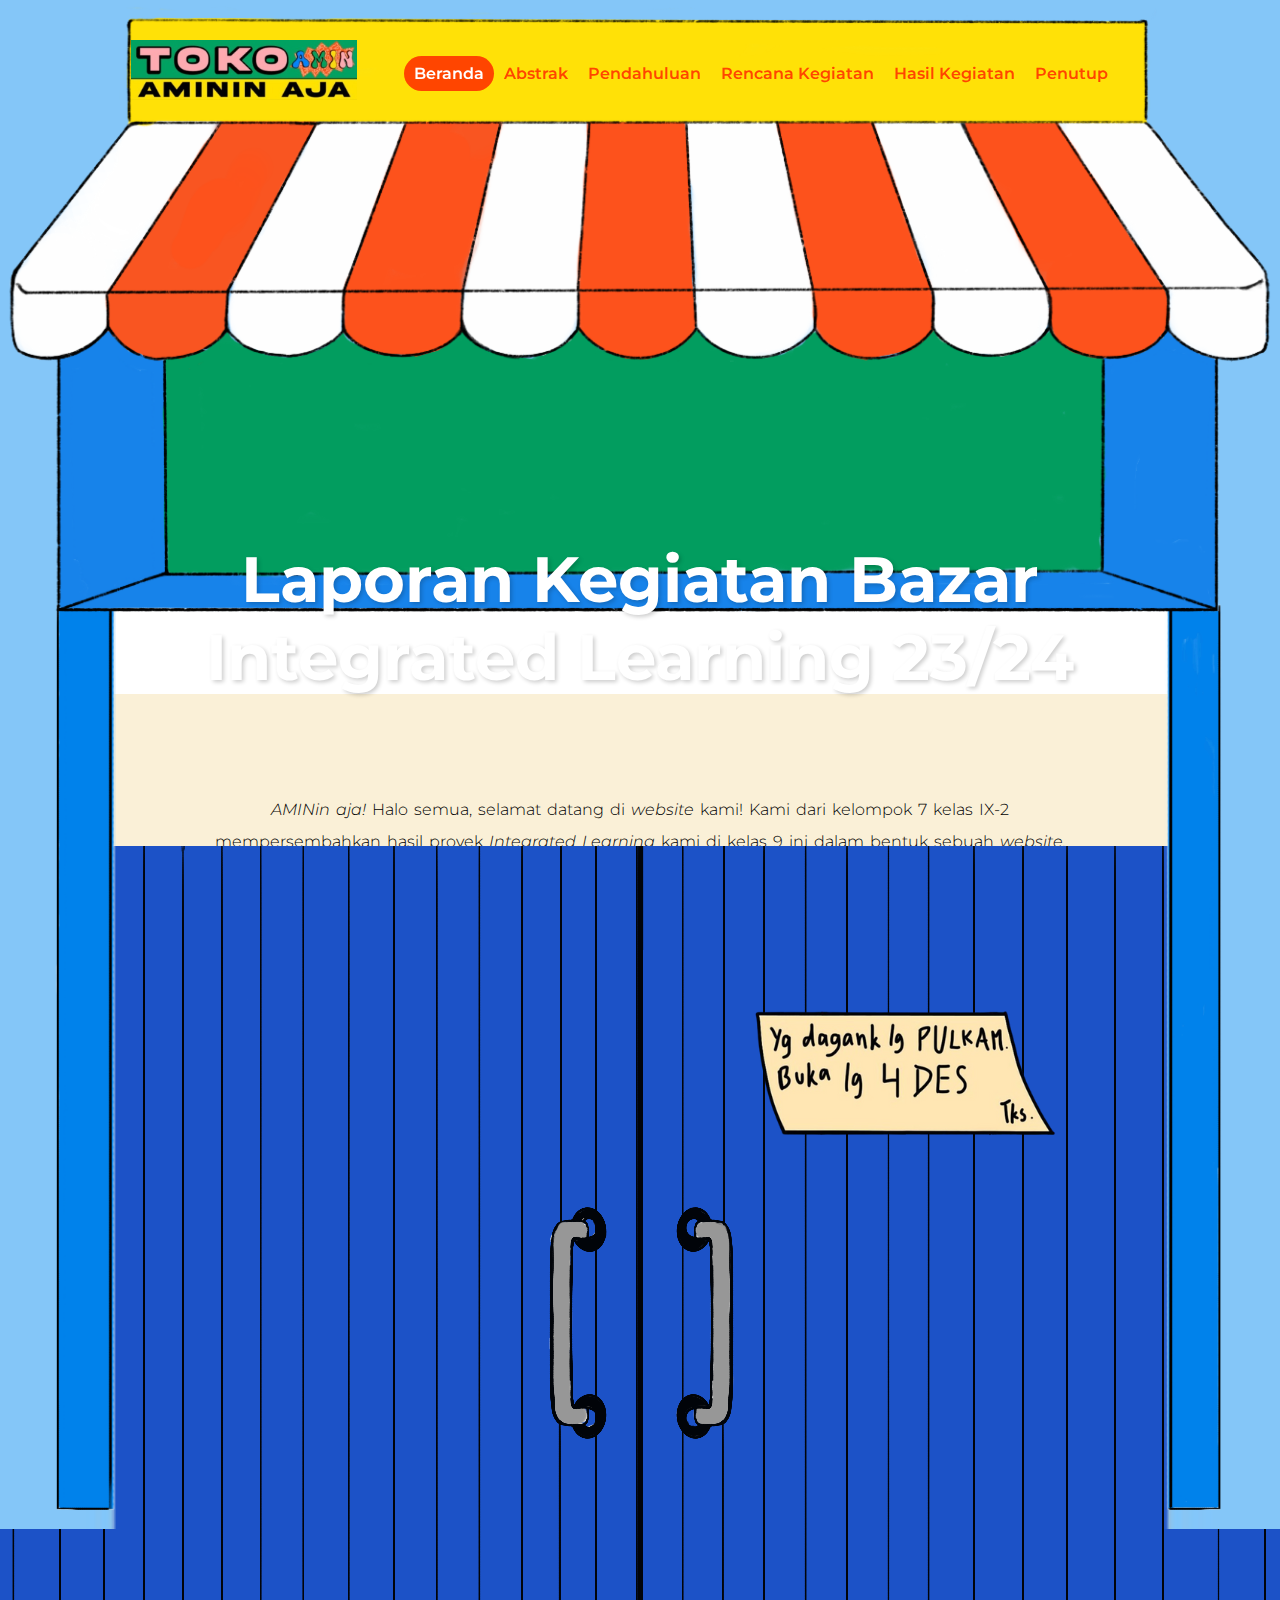
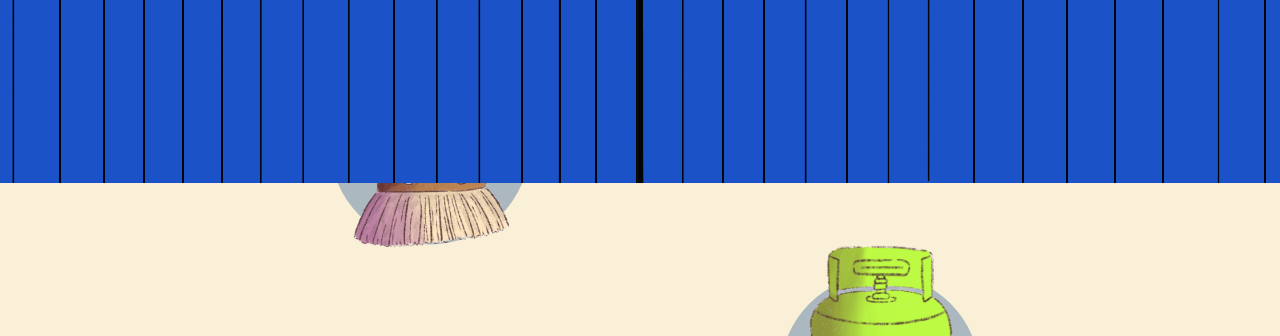
==== index.html @ c0fa0c8a "1" ====
<!DOCTYPE html>
<html>

<head>
  <meta charset="utf-8">
  <meta http-equiv="X-UA-Compatible" content="IE=edge">
  <meta name="viewport" content="width=device-width, initial-scale=1.0">
  <title>IL Kelompok 7</title>
  <link rel="stylesheet" href="style.css">
</head>

<body>
  <header>
    <h2 class="amin">
      <img src="logo.jpg">
    </h2>
    <ul class="navbar">
      <li><a href="index.html" class="active">Beranda</a></li>
      <li><a href="abstrak.html">Abstrak</a></li>
      <li><a href="pendahuluan.html">Pendahuluan</a></li>
      <li class="dropdown"><a href="rencana kegiatan.html">Rencana Kegiatan</a>
        <div class="dropdown-content">
          <a href="procedure text.html">Procedure Text</a>
        </div>
      </li>
      <li><a href="hasil kegiatan.html">Hasil Kegiatan</a></li>
      <li class="dropdown"><a href="penutup.html">Penutup</a>
        <div class="dropdown-content">
          <a href="lampiran.html">Lampiran</a>
          <a href="https://www.canva.com/design/DAF7UVtVLPA/TQNjNHRHQYybnsZCV20tuA/view?utm_content=DAF7UVtVLPA&utm_campaign=designshare&utm_medium=link&utm_source=editor"
            target="_blank">PPT</a>
          <a href="dafput.html">Daftar Pustaka</a>
        </div>
      </li>
    </ul>
  </header>

  <section class="judul">
    <img src="background.png" id="background">
    <img src="dinding-bawah.png" id="dinding-bawah">
    <img src="dinding-atas.png" id="dinding-atas">
    <img src="spanduk.png" id="spanduk">
    <h1 id="text" align=center>Laporan Kegiatan Bazar<br>Integrated Learning 23/24</h1>
    <img src="atap.png" id="atap">
  </section>

  <section class="gerbang">
    <section class="sec">
      <p align=center class="paragraph">
        <i>AMINin aja!</i> Halo semua, selamat datang di <i>website</i> kami! Kami dari kelompok 7 kelas IX-2
        mempersembahkan hasil proyek <i>Integrated Learning</i> kami di kelas 9 ini dalam bentuk sebuah <i>website.</i>
        <i>Website</i> ini meliputi dan menguraikan setiap detail dari proses yang telah kami lakukan beserta latar
        belakang dan foto video dokumentasi kegiatan. Yuk, gulir ke bawah untuk mengenal anggota tim kami!
        Layangkan tetikus pada benda-benda di bawah ini.<br><br>
      <h2 align=center>
        Tentang Tim AMIN
      </h2>

      <div class="card1">
        <div class="circle"></div>
        <div class="content">
          <h3>Ivi</h3>
          <h4>Director</h4>
          <h5>@veymala</h5>
          <h5>awvimala@gmail.com</h5>
        </div>
        <img src="kerupuk.png" id="kerupuk" class="anggota">
      </div>

      <div class="card2">
        <div class="circle"></div>
        <div class="content">
          <h3>Mazel</h3>
          <h4>Creativist</h4>
          <h5>@mazeillusion</h5>
          <h5>mazelinemilinka@gmail.<br>com</h5>
        </div>
        <img src="kursi.png" id="kursi" class="anggota">
      </div>

      <div class="card3">
        <div class="circle"></div>
        <div class="content">
          <h3>Athena</h3>
          <h4>Illustrator</h4>
          <h5>@pinkyathena22</h5>
          <h5>pinkyathena22@gmail.<br>com</h5>
        </div>
        <img src="sapu.png" id="sapu" class="anggota">
      </div>

      <div class="card4">
        <div class="circle"></div>
        <div class="content">
          <h3>Naira</h3>
          <h4>Programmer</h4>
          <h5>@nairaaasjsbsjsf</h5>
          <h5>naira.tanishaputri@<br>gmail.com</h5>
        </div>
        <img src="gas.png" id="gas" class="anggota">
      </div><br><br><br><br><br>

      <h2 align=center>
        <i>Our Playlist!</i>
      </h2>
      <iframe style="border-radius:12px"
        src="https://open.spotify.com/embed/playlist/7KIWd2Auta7ANOd8A3wzEG?utm_source=generator" width="100%"
        height="352" frameBorder="0" allowfullscreen=""
        allow="autoplay; clipboard-write; encrypted-media; fullscreen; picture-in-picture" loading="lazy"></iframe>

    </section>
    <img src="gerbang-kiri.png" id="gerbang-kiri" class="pintu">
    <img src="gerbang-kanan.png" id="gerbang-kanan" class="pintu">
  </section>


  <script src="script.js"></script>
</body>

</html>
---- style.css ----
@import url('https://fonts.googleapis.com/css?family=Montserrat:400,700');

* {
  margin: 0;
  padding: 0;
  box-sizing: border-box;
  font-family: 'Montserrat', sans-serif;
}

body {
  background: white;
  min-height: 100vh;
  overflow-x: hidden;
}

header {
  position: absolute;
  top: 0;
  left: 0;
  width: 100%;
  padding-top: 40px;
  padding-right: 162px;
  display: flex;
  justify-content: flex-end;
  align-items: center;
  z-index: 100;
}

.amin img {
  height: 60px;
  padding-left: 0px;
  padding-right: 47px;
}

.navbar {
  list-style-type: none;
  margin: 0;
  padding: 0;
  background-color: ;
  overflow: hidden;
}

.navbar li {
  float: left;
}

.navbar a {
  display: block;
  color: orangered;
  text-align: center;
  padding: 8px 10px;
  text-decoration: none;
  border-radius: 20px;
  font-weight: 600;
}

.navbar a:hover,
.navbar a.active {
  background: orangered;
  color: white;
}

/* Style for the dropdown */
.dropdown {
  display: inline-block;
}

.dropdown-content {
  display: none;
  position: absolute;
  min-width: px;
  box-shadow: ;
  border-radius: 0 0 20px 20px;
}

.dropdown:hover .dropdown-content {
  display: block;
  background-color: ;
}

.dropdown-content a {
  color: orangered;
  padding: 8px 10px;
  display: block;
  text-decoration: none;
  text-align: left;
  box-shadow: 0 8px 16px rgba(0, 0, 0, 0.2);
  background-color: white;
  margin-top: 5px;
}

.dropdown-content a:hover {
  background-color: orangered;
  color: white;
}

.navigation a {
  text-decoration: none;
  color: orangered;
  padding: 8px 10px;
  border-radius: 20px;
  font-weight: 600;
}

.navigation a:hover,
.navigation a.active {
  background: orangered;
  color: white;
}

.judul{
  position: relative;
  display: flex;
  justify-content: center;
  align-items: center;
  height: 70vh;
}

.judul img {
  position: absolute;
  top: 0;
  left: 0;
  width: 100%;
  pointer-events: none;
  z-index: 3;
}

.spanduk {
  z-index: 5;
}

.judul h1 {
  position: absolute;
  font-size: 4em;
  color: white;
  text-shadow: 2px 2px 4px rgba(0, 0, 0, .2);
  top: 60vh;
  z-index: 3;
}

.judul h2 {
  position: absolute;
  font-size: 4em;
  color: white;
  text-shadow: 2px 2px 4px rgba(0, 0, 0, .2);
  top: 63vh;
  z-index: 3;
}

.gerbang {
  position: relative;
  display: flex;
  justify-content: center;
  align-items: center;
  margin-top: 24vh;
}

.pintu {
  position: relative;
  bottom: 0;
  left: 0;
  width: 100%;
  z-index: 1;
  pointer-events: none;
}

.dinding-bawah {
  position: relative;
  z-index: 50;
  padding-left: -5;
  top: 0;
  margin-left: -5px;
  width: 100%;
  display: flex;
  justify-content: center;
  align-items: center;
}

.background {
  position: fixed;
  z-index: 0;
  display: flex;
  justify-content: center;
  align-items: center;
  margin-top: 28vh;
}

.sec {
  position: absolute;
  background: #FAF0D7;
  padding: 100px 200px;
  z-index: 1;
  left: 0;
  width: 100%;
  height: 138vh;
  overflow-y: auto;
}

.sec h2 {
  font-size: 2em;
  color: black;
  margin-bottom: 10px;
  line-height: 2;
  word-spacing: 2px;
}

.sec p {
  font-size: 1em;
  color: black;
  font-weight: 300;
}

#normal {
  text-align: justify;
  text-indent: 50px;
}

ol {
  list-style-type: decimal;
  margin-left: 40px;
  padding-left: 20px;
  line-height: 2;
  word-spacing: 2px;
}

.table-container {
  overflow: auto;
}

.logo {
  width: 180px;
}

.td {
  padding: 20px;
  text-align: justify;
}

.produk {
  width: 180px;
}

.poster-lain {
  height: 180px;
}

.container {
  position: relative;
  width: 180px;
  text-align: left;
  display: inline-block;
  margin-right: 20px;
}

.overlay {
  position: absolute;
  bottom: 0;
  background: rgb(225, 225, 225);
  background: rgba(255, 255, 255, 0.8);
  width: 180px;
  height: auto;
  transition: .5s ease;
  opacity: 0;
  color: white;
  font-size: 17px;
  padding: 17px;
  text-align: center;
  margin-bottom: 4px;
}

.container:hover .overlay {
  opacity: 1;
}

.container2 {
  position: relative;
  width: 180px;
  text-align: left;
  display: inline-block;
  margin-right: 20px;
}

.overlay2 {
  position: absolute;
  bottom: 0;
  background: rgb(225, 225, 225);
  background: rgba(255, 255, 255, 0.8);
  width: 272px;
  height: auto;
  transition: .5s ease;
  opacity: 0;
  color: white;
  font-size: 17px;
  padding: 17px;
  text-align: center;
  margin-bottom: 4px;
}

.container2:hover .overlay2 {
  opacity: 1;
}

.poster {
  height: 250px;
}

.container3 {
  position: relative;
  width: 180px;
  text-align: left;
  display: inline-block;
  margin-right: 20px;
}

.overlay3 {
  position: absolute;
  bottom: 0;
  background: rgb(225, 225, 225);
  background: rgba(255, 255, 255, 0.8);
  width: 177px;
  height: auto;
  transition: .5s ease;
  opacity: 0;
  color: white;
  font-size: 17px;
  padding: 17px;
  text-align: center;
  margin-bottom: 4px;
}

.container3:hover .overlay3 {
  opacity: 1;
}

.container4 {
  position: relative;
  width: 180px;
  text-align: left;
  display: inline-block;
  margin-right: 20px;
}

.overlay4 {
  position: absolute;
  bottom: 0;
  background: rgb(225, 225, 225);
  background: rgba(255, 255, 255, 0.8);
  width: 250px;
  height: auto;
  transition: .5s ease;
  opacity: 0;
  color: white;
  font-size: 17px;
  padding: 17px;
  text-align: center;
  margin-bottom: 4px;
}

.container4:hover .overlay4 {
  opacity: 1;
}

mark {
  background-color: #FFA3AE;
  color: white;
  border-radius: 20px;
  padding: 3px 6px;
  font-style: bold;
}

.paragraph {
  line-height: 2;
  word-spacing: 2px;
}

p {
  line-height: 2;
  word-spacing: 2px;
}

table, td {
  border: 1px solid;
  padding: 5px;
  border-collapse: collapse;
}

.accordion {
  background-color: #FFC5CB;
  color: white;
  cursor: pointer;
  padding: 18px;
  width: 100%;
  text-align: left;
  border: none;
  outline: none;
  transition: 0.4s;
  font-size: 1em;
  font-weight: 300;
}

.accordion.active, .accordion:hover {
  background-color: #FFA3AE;
}

.panel {
  max-height: 0;
  overflow: hidden;
  transition: max-height 0.2s ease-out;
  text-align: justify;
  text-indent: 50px;
}

.accordion:after {
  content: '\02795'; /* Unicode character for "plus" sign (+) */
  font-size: 13px;
  color: #FFC5CB;
  float: right;
  margin-left: 5px;
}

.accordion.active:after {
  content: "\2796"; /* Unicode character for "minus" sign (-) */
}

#dafput {
  margin-left: 50px;
  text-align: justify;
  text-indent: -50px;
}

.anggota {
  height: 40vh;
}

#kerupuk {
  float: left;
  margin-left: 130px;
  margin-top: 60px;
  border: 20px;
}

#kursi {
  float: right;
  margin-top: 70px;
  margin-right: 140px;


}

#sapu {
  float: left;
}

#gas {
  float: right;
}

.card1 {
  margin-left: 130px;
  margin-top: 140px;
  position: relative;
  width: 200px;
  height: 250px;
  border-radius: 20px;
  display: flex;
  align-items: center;
  transition: 0.5s;
  
}

.card1 .circle{
  position: absolute;
  top: 0;
  left: 0;
  width: 100%;
  height: 100%;
  border-radius: 20px;
  overflow: hidden;
}

.card1 .circle::before {
  content: '';
  position: absolute;
  top: 0;
  left: 0;
  width: 100%;
  height: 100%;
  background: #ACB8C0;
  clip-path: circle(100px at center);
  transition: 0.5s;
}

.card1:hover .circle:before {
  background: #FFEC56;
  clip-path: circle(200px at center);
}

.card1 img {
  position: absolute;
  top: 20%;
  transform: translate(-62%, -50%);
  height: 295px;
  pointer-events: none;
  transition: 0.5s;
}

.card1:hover img {
  top: -25%;
}

.card1 .content {
  position: relative;
  width: 50%;
  padding: 120px 10px 15px 15px;
  transition: 0.5s;
  opacity: 0;
  visibility: hidden;
}

.card1:hover .content {
  left: 0;
  opacity: 1;
  visibility: visible;
}

.card1 .content h2 {
  
}

.card2 {
  margin-left: 580px;
  margin-top: -50px;
  position: relative;
  width: 200px;
  height: 250px;
  border-radius: 20px;
  display: flex;
  align-items: center;
  transition: 0.5s;
}

.card2 .circle{
  position: absolute;
  top: 0;
  left: 0;
  width: 100%;
  height: 100%;
  border-radius: 20px;
  overflow: hidden;
}

.card2 .circle::before {
  content: '';
  position: absolute;
  top: 0;
  left: 0;
  width: 100%;
  height: 100%;
  background: #ACB8C0;
  clip-path: circle(100px at center);
  transition: 0.5s;
}

.card2:hover .circle:before {
  background: #FFEC56;
  clip-path: circle(200px at center);
}

.card2 img {
  position: absolute;
  top: 20%;
  transform: translate(-8%, -48%);
  height: 320px;
  pointer-events: none;
  transition: 0.5s;
}

.card2:hover img {
  top: -25%;
}

.card2 .content {
  position: relative;
  width: 50%;
  padding: 120px 10px 15px 15px;
  transition: 0.5s;
  opacity: 0;
  visibility: hidden;
}

.card2:hover .content {
  left: 0;
  opacity: 1;
  visibility: visible;
}

.card3 {
  margin-left: 130px;
  margin-top: -20px;
  position: relative;
  width: 200px;
  height: 250px;
  border-radius: 20px;
  display: flex;
  align-items: center;
  transition: 0.5s;
}

.card3 .circle{
  position: absolute;
  top: 0;
  left: 0;
  width: 100%;
  height: 100%;
  border-radius: 20px;
  overflow: hidden;
}

.card3 .circle::before {
  content: '';
  position: absolute;
  top: 0;
  left: 0;
  width: 100%;
  height: 100%;
  background: #ACB8C0;
  clip-path: circle(100px at center);
  transition: 0.5s;
}

.card3:hover .circle:before {
  background: #FFEC56;
  clip-path: circle(200px at center);
}

.card3 img {
  position: absolute;
  top: 20%;
  transform: translate(7%, -25%);
  height: 250px;
  pointer-events: none;
  transition: 0.5s;
}

.card3:hover img {
  top: -25%;
}

.card3 .content {
  position: relative;
  width: 50%;
  padding: 120px 10px 15px 15px;
  transition: 0.5s;
  opacity: 0;
  visibility: hidden;
}

.card3:hover .content {
  left: 0;
  opacity: 1;
  visibility: visible;
}

.card4 {
  margin-left: 580px;
  margin-top: -20px;
  position: relative;
  width: 200px;
  height: 250px;
  border-radius: 20px;
  display: flex;
  align-items: center;
  transition: 0.5s;
}

.card4 .circle{
  position: absolute;
  top: 0;
  left: 0;
  width: 100%;
  height: 100%;
  border-radius: 20px;
  overflow: hidden;
}

.card4 .circle::before {
  content: '';
  position: absolute;
  top: 0;
  left: 0;
  width: 100%;
  height: 100%;
  background: #ACB8C0;
  clip-path: circle(100px at center);
  transition: 0.5s;
}

.card4:hover .circle:before {
  background: #FFEC56;
  clip-path: circle(200px at center);
}

.card4 img {
  position: absolute;
  top: 20%;
  transform: translate(5%, -27%);
  height: 275px;
  pointer-events: none;
  transition: 0.5s;
}

.card4:hover img {
  top: -25%;
}

.card4 .content {
  position: relative;
  width: 50%;
  padding: 120px 10px 15px 15px;
  transition: 0.5s;
  opacity: 0;
  visibility: hidden;
}

.card4:hover .content {
  left: 0;
  opacity: 1;
  visibility: visible;
}

.refleksi {
  font-size: 25px;
  color: black;
  line-height: 2;
  word-spacing: 2px;
}
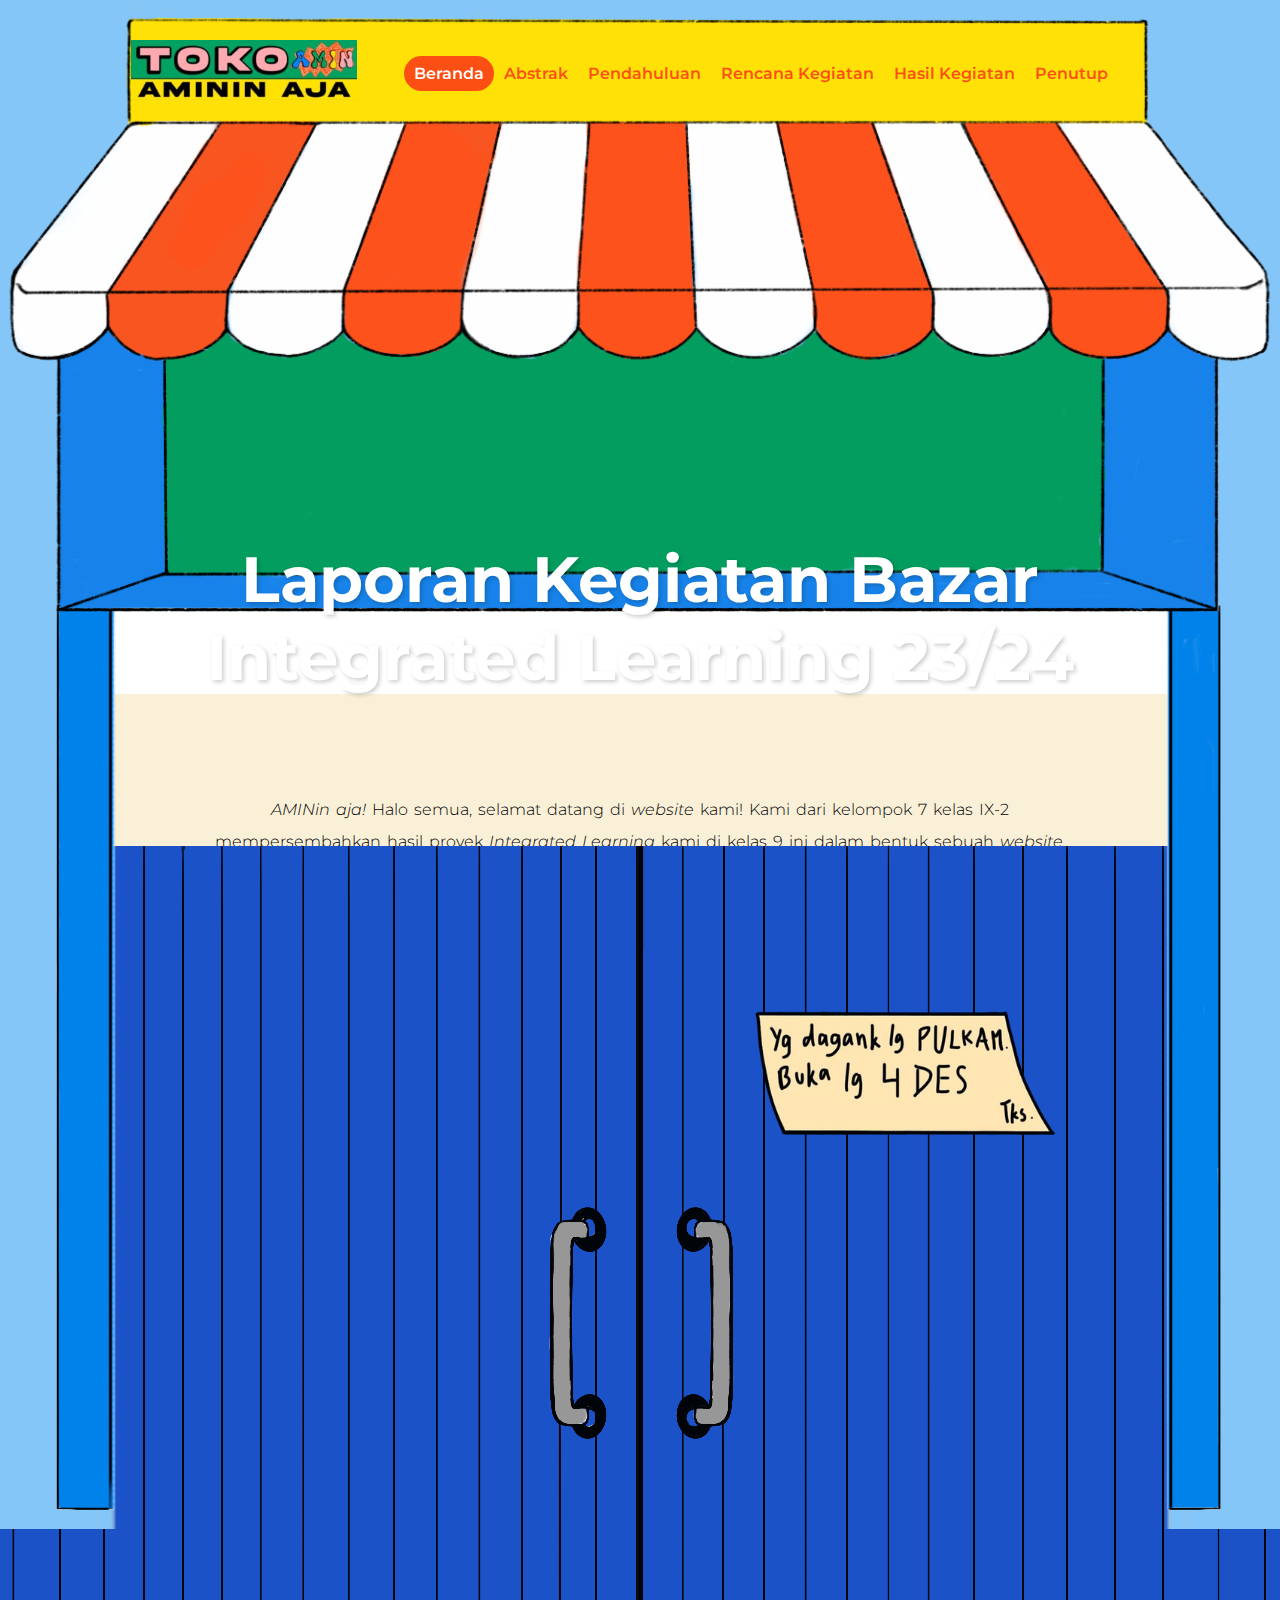
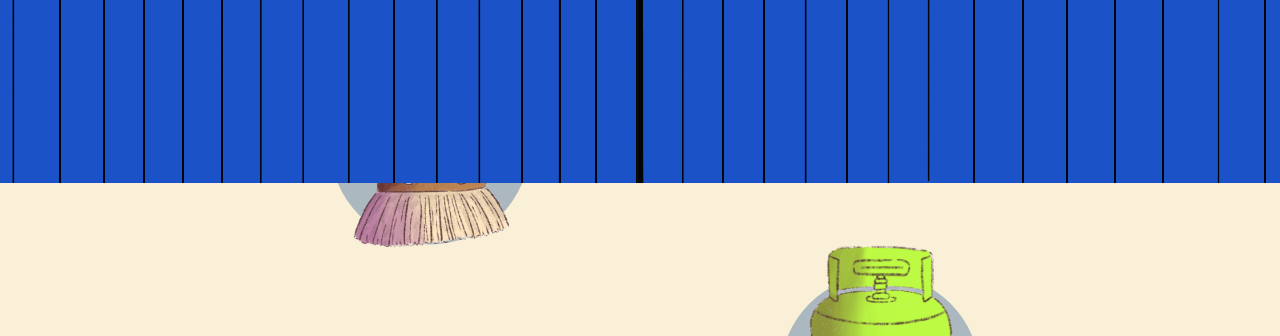
==== commit 5bb90226: "2" ====
--- a/index.html
+++ b/index.html
@@ -61,8 +61,14 @@
         <div class="content">
           <h3>Ivi</h3>
           <h4>Director</h4>
-          <h5>@veymala</h5>
-          <h5>awvimala@gmail.com</h5>
+          <div class="container1">
+            <img src="instagram.png" class="icon1">
+            <h5>@veymala</h5>
+          </div>
+          <div class="container1">
+            <img src="gmail.png" class="icon2">
+            <h5>awvimala@gmail.<br>com</h5>
+          </div>
         </div>
         <img src="kerupuk.png" id="kerupuk" class="anggota">
       </div>
@@ -72,9 +78,15 @@
         <div class="content">
           <h3>Mazel</h3>
           <h4>Creativist</h4>
-          <h5>@mazeillusion</h5>
-          <h5>mazelinemilinka@gmail.<br>com</h5>
-        </div>
+          <div class="container1">
+              <img src="instagram.png" class="icon1">
+              <h5>@mazeillusion</h5>
+            </div>
+            <div class="container1">
+              <img src="gmail.png" class="icon2">
+              <h5>mazelinemilinka@<br>gmail.com</h5>
+            </div>
+          </div>
         <img src="kursi.png" id="kursi" class="anggota">
       </div>
 
@@ -83,9 +95,15 @@
         <div class="content">
           <h3>Athena</h3>
           <h4>Illustrator</h4>
-          <h5>@pinkyathena22</h5>
-          <h5>pinkyathena22@gmail.<br>com</h5>
-        </div>
+          <div class="container1">
+              <img src="instagram.png" class="icon1">
+              <h5>@pinkyathena22</h5>
+            </div>
+            <div class="container1">
+              <img src="gmail.png" class="icon2">
+              <h5>pinkyathena22@<br>gmail.com</h5>
+            </div>
+          </div>
         <img src="sapu.png" id="sapu" class="anggota">
       </div>
 
@@ -94,8 +112,14 @@
         <div class="content">
           <h3>Naira</h3>
           <h4>Programmer</h4>
-          <h5>@nairaaasjsbsjsf</h5>
-          <h5>naira.tanishaputri@<br>gmail.com</h5>
+          <div class="container1">
+            <img src="instagram.png" class="icon1">
+            <h5>@nairaaasjsbsjsf</h5>
+          </div>
+          <div class="container1">
+            <img src="gmail.png" class="icon2">
+            <h5>naira.tanishaputri<br>@gmail.com</h5>
+          </div>
         </div>
         <img src="gas.png" id="gas" class="anggota">
       </div><br><br><br><br><br>
--- a/style.css
+++ b/style.css
@@ -46,7 +46,7 @@
 
 .navbar a {
   display: block;
-  color: orangered;
+  color: #FB4F13;
   text-align: center;
   padding: 8px 10px;
   text-decoration: none;
@@ -56,7 +56,7 @@
 
 .navbar a:hover,
 .navbar a.active {
-  background: orangered;
+  background: #FB4F13;
   color: white;
 }
 
@@ -79,7 +79,7 @@
 }
 
 .dropdown-content a {
-  color: orangered;
+  color: #FB4F13;
   padding: 8px 10px;
   display: block;
   text-decoration: none;
@@ -90,13 +90,13 @@
 }
 
 .dropdown-content a:hover {
-  background-color: orangered;
+  background-color: #FB4F13;
   color: white;
 }
 
 .navigation a {
   text-decoration: none;
-  color: orangered;
+  color: #FB4F13;
   padding: 8px 10px;
   border-radius: 20px;
   font-weight: 600;
@@ -104,7 +104,7 @@
 
 .navigation a:hover,
 .navigation a.active {
-  background: orangered;
+  background: #FB4F13;
   color: white;
 }
 
@@ -220,6 +220,14 @@
   margin-left: 40px;
   padding-left: 20px;
   line-height: 2;
+}
+
+.sec li {
+  margin-top: 15px;
+}
+
+.sec list {
+  line-height: 2;
   word-spacing: 2px;
 }
 
@@ -229,11 +237,6 @@
 
 .logo {
   width: 180px;
-}
-
-.td {
-  padding: 20px;
-  text-align: justify;
 }
 
 .produk {
@@ -368,20 +371,17 @@
   font-style: bold;
 }
 
-.paragraph {
+.sec p {
   line-height: 2;
   word-spacing: 2px;
 }
 
-p {
+table, td {
+  border: 1px solid;
+  padding: 15px;
+  border-collapse: collapse;
   line-height: 2;
   word-spacing: 2px;
-}
-
-table, td {
-  border: 1px solid;
-  padding: 5px;
-  border-collapse: collapse;
 }
 
 .accordion {
@@ -432,32 +432,99 @@
   height: 40vh;
 }
 
-#kerupuk {
+#kursi {
+  float: right;
+  margin-top: 70px;
+  margin-right: 140px;
+}
+
+#sapu {
+  float: left;
+}
+
+#gas {
+  float: right;
+}
+
+.card1 {
+  margin-left: 130px;
+  margin-top: 140px;
+  position: relative;
+  width: 200px;
+  height: 250px;
+  border-radius: 20px;
+  display: flex;
+  align-items: center;
+  transition: 0.5s;
+
+}
+
+.card1 .circle{
+  position: absolute;
+  top: 0;
+  left: 0;
+  width: 100%;
+  height: 100%;
+  border-radius: 20px;
+  overflow: hidden;
+}
+
+.card1 .circle::before {
+  content: '';
+  position: absolute;
+  top: 0;
+  left: 0;
+  width: 100%;
+  height: 100%;
+  background: #ACB8C0;
+  clip-path: circle(100px at center);
+  transition: 0.5s;
+}
+
+.card1:hover .circle:before {
+  background: #FFEC56;
+  clip-path: circle(200px at center);
+}
+
+.card1 .anggota {
+  position: absolute;
+  top: 20%;
+  transform: translate(-62%, -50%);
+  height: 295px;
+  pointer-events: none;
+  transition: 0.5s;
   float: left;
   margin-left: 130px;
   margin-top: 60px;
   border: 20px;
 }
 
-#kursi {
-  float: right;
-  margin-top: 70px;
-  margin-right: 140px;
-
-
-}
-
-#sapu {
-  float: left;
-}
-
-#gas {
-  float: right;
-}
-
-.card1 {
-  margin-left: 130px;
-  margin-top: 140px;
+.card1:hover img {
+  top: -25%;
+}
+
+.card1 .content {
+  position: relative;
+  width: 50%;
+  padding: 120px 10px 15px 15px;
+  transition: 0.5s;
+  opacity: 0;
+  visibility: hidden;
+}
+
+.card1:hover .content {
+  left: 0;
+  opacity: 1;
+  visibility: visible;
+}
+
+.card1 .content h2 {
+  
+}
+
+.card2 {
+  margin-left: 580px;
+  margin-top: -50px;
   position: relative;
   width: 200px;
   height: 250px;
@@ -465,10 +532,9 @@
   display: flex;
   align-items: center;
   transition: 0.5s;
-  
-}
-
-.card1 .circle{
+}
+
+.card2 .circle{
   position: absolute;
   top: 0;
   left: 0;
@@ -478,7 +544,7 @@
   overflow: hidden;
 }
 
-.card1 .circle::before {
+.card2 .circle::before {
   content: '';
   position: absolute;
   top: 0;
@@ -490,83 +556,12 @@
   transition: 0.5s;
 }
 
-.card1:hover .circle:before {
-  background: #FFEC56;
-  clip-path: circle(200px at center);
-}
-
-.card1 img {
-  position: absolute;
-  top: 20%;
-  transform: translate(-62%, -50%);
-  height: 295px;
-  pointer-events: none;
-  transition: 0.5s;
-}
-
-.card1:hover img {
-  top: -25%;
-}
-
-.card1 .content {
-  position: relative;
-  width: 50%;
-  padding: 120px 10px 15px 15px;
-  transition: 0.5s;
-  opacity: 0;
-  visibility: hidden;
-}
-
-.card1:hover .content {
-  left: 0;
-  opacity: 1;
-  visibility: visible;
-}
-
-.card1 .content h2 {
-  
-}
-
-.card2 {
-  margin-left: 580px;
-  margin-top: -50px;
-  position: relative;
-  width: 200px;
-  height: 250px;
-  border-radius: 20px;
-  display: flex;
-  align-items: center;
-  transition: 0.5s;
-}
-
-.card2 .circle{
-  position: absolute;
-  top: 0;
-  left: 0;
-  width: 100%;
-  height: 100%;
-  border-radius: 20px;
-  overflow: hidden;
-}
-
-.card2 .circle::before {
-  content: '';
-  position: absolute;
-  top: 0;
-  left: 0;
-  width: 100%;
-  height: 100%;
-  background: #ACB8C0;
-  clip-path: circle(100px at center);
-  transition: 0.5s;
-}
-
 .card2:hover .circle:before {
   background: #FFEC56;
   clip-path: circle(200px at center);
 }
 
-.card2 img {
+.card2 .anggota {
   position: absolute;
   top: 20%;
   transform: translate(-8%, -48%);
@@ -633,7 +628,7 @@
   clip-path: circle(200px at center);
 }
 
-.card3 img {
+.card3 .anggota {
   position: absolute;
   top: 20%;
   transform: translate(7%, -25%);
@@ -700,7 +695,7 @@
   clip-path: circle(200px at center);
 }
 
-.card4 img {
+.card4 .anggota {
   position: absolute;
   top: 20%;
   transform: translate(5%, -27%);
@@ -733,4 +728,129 @@
   color: black;
   line-height: 2;
   word-spacing: 2px;
+}
+
+.wrapper {
+  width: 100%;
+  padding: 0 2rem;
+  text-align: center;
+}
+.polaroid {
+  background: #fff;
+  padding: 1rem;
+  box-shadow: 0 0.2rem 1.2rem rgba(0,0,0,0.2);
+
+}
+.polaroid > img{
+  max-width: 100%;
+  height: auto;
+}
+.caption {
+  font-size: 1.5rem;
+  text-align: center;
+  line-height: 1.5em;
+}
+.item {
+  width: 30%;
+  display: inline-block;
+  margin-top: 2rem;
+  filter: grayscale(100%);
+}
+.item .polaroid:before {
+  content: '';
+  position: absolute;
+  z-index: -1;
+  transition: all 0.35s;
+}
+.item:nth-of-type(4n+1) {
+  transform: scale(0.8, 0.8) rotate(5deg);
+  transition: all 0.35s;
+}
+.item:nth-of-type(4n+1) .polaroid:before {
+  transform: rotate(6deg);
+  height: 20%;
+  width: 47%;
+  bottom: 30px;
+  right: 12px;
+  box-shadow: 0 2.1rem 2rem rgba(0,0,0,0.4);
+}
+.item:nth-of-type(4n+2) {
+  transform: scale(0.8, 0.8) rotate(-5deg);
+  transition: all 0.35s;
+}
+.item:nth-of-type(4n+2) .polaroid:before {
+  transform: rotate(-6deg);
+  height: 20%;
+  width: 47%;
+  bottom: 30px;
+  left: 12px;
+  box-shadow: 0 2.1rem 2rem rgba(0,0,0,0.4);
+}
+.item:nth-of-type(4n+4) {
+  transform: scale(0.8, 0.8) rotate(3deg);
+  transition: all 0.35s;
+}
+.item:nth-of-type(4n+4) .polaroid:before {
+  transform: rotate(4deg);
+  height: 20%;
+  width: 47%;
+  bottom: 30px;
+  right: 12px;
+  box-shadow: 0 2.1rem 2rem rgba(0,0,0,0.3);
+}
+.item:nth-of-type(4n+3) {
+  transform: scale(0.8, 0.8) rotate(-3deg);
+  transition: all 0.35s;
+}
+.item:nth-of-type(4n+3) .polaroid:before {
+  transform: rotate(-4deg);
+  height: 20%;
+  width: 47%;
+  bottom: 30px;
+  left: 12px;
+  box-shadow: 0 2.1rem 2rem rgba(0,0,0,0.3);
+}
+.item:hover {
+  filter: none;
+  transform: scale(1, 1) rotate(0deg) !important;
+  transition: all 0.35s;
+}
+.item:hover .polaroid:before {
+  content: '';
+  position: absolute;
+  z-index: -1;
+  transform: rotate(0deg);
+  height: 90%;
+  width: 90%;
+  bottom: 0%;
+  right: 5%;
+  box-shadow: 0 1rem 3rem rgba(0,0,0,0.2);
+  transition: all 0.35s;
+}
+
+.container1 {
+  display: flex;
+  align-items: center; /* Center vertically */
+}
+
+.icon1 {
+  height: 40px; /* Make sure the image doesn't exceed its container */
+  margin-left: -5px;
+  margin-right: 4px; /* Adjust the margin as needed */
+}
+
+.icon2 {
+  height: 32px; /* Make sure the image doesn't exceed its container */
+  margin-left: px;
+  margin-right: 8px; /* Adjust the margin as needed */
+}
+
+.sec a {
+  text-decoration: underline;
+  color: #FB4F13;
+}
+
+.sec a:hover {
+  text-decoration: underline;
+  color: #FFABB1;
 }